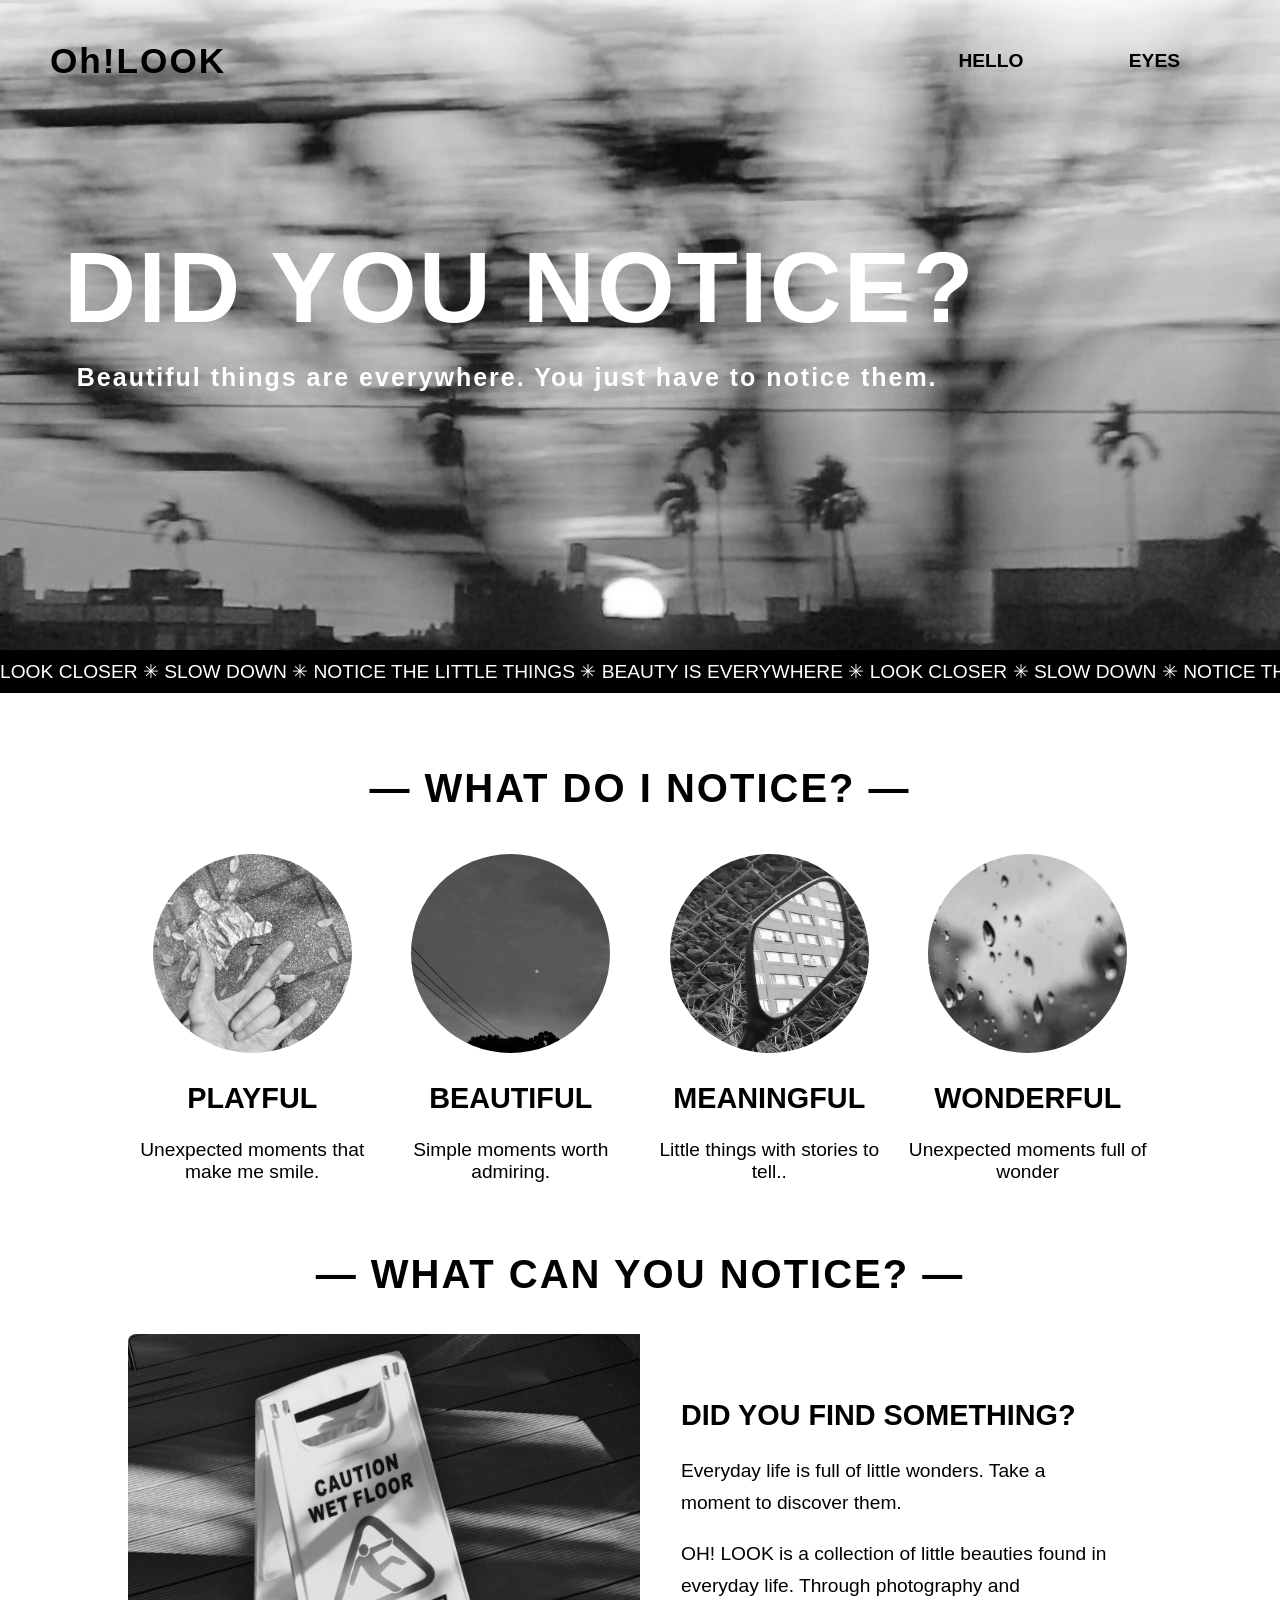
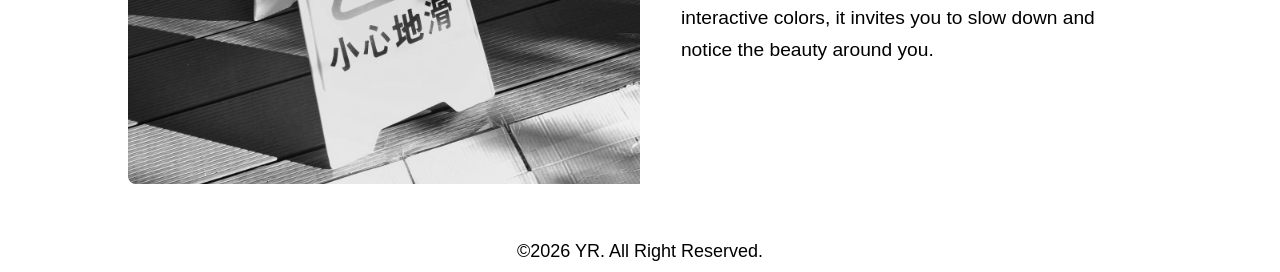
==== index.html @ 655f067d "uplode" ====
<!doctype html>
<html>

<head><!--設定頁面基本資訊+外部連結-->
<meta charset="utf-8">
<meta name="viewport" content="width=device-width, initial-scale=1.0">
<title>Oh!LOOK</title>
<link href="css/min1.css" rel="stylesheet" type="text/css">
</head>

<body><!--瀏覽器看得見的內容-->
<!--header-->
<header>
    <div class="menu">
        <!--logo-->
        <div class="logo">
            <a href="#top">Oh!LOOK</a>
        </div>
        <!--nav-->
        <nav>
            <a href="index.html">HELLO</a>
            <a href="inside.html">EYES</a>
        </nav>
    </div>
</header>

<!--hero-->
<div class="hero">
    <img src="images/60506.jpg" alt="hero">
    <h1>DID YOU NOTICE?</h1>
    <p>Beautiful things are everywhere. You just have to notice them.</p>
</div>

<!--marquee-->
<div class="marquee">
  <div class="marquee-track">
    <div class="marquee-content">
    LOOK CLOSER ✳ SLOW DOWN ✳ NOTICE THE LITTLE THINGS ✳ BEAUTY IS EVERYWHERE ✳
    LOOK CLOSER ✳ SLOW DOWN ✳ NOTICE THE LITTLE THINGS ✳ BEAUTY IS EVERYWHERE ✳
    LOOK CLOSER ✳ SLOW DOWN ✳ NOTICE THE LITTLE THINGS ✳ BEAUTY IS EVERYWHERE ✳
    </div>
    <div class="marquee-content" aria-hidden="true">
    LOOK CLOSER ✳ SLOW DOWN ✳ NOTICE THE LITTLE THINGS ✳ BEAUTY IS EVERYWHERE ✳
    LOOK CLOSER ✳ SLOW DOWN ✳ NOTICE THE LITTLE THINGS ✳ BEAUTY IS EVERYWHERE ✳
    LOOK CLOSER ✳ SLOW DOWN ✳ NOTICE THE LITTLE THINGS ✳ BEAUTY IS EVERYWHERE ✳
    </div>
  </div>
</div>

<!--card section-->
<section>
    <h1 id="step-section">— WHAT DO I NOTICE? —</h1>
        <!--card-->
        <div class="card">
            <img src="images/60574_0.jpg">
            <h2>PLAYFUL</h2>
            <p>Unexpected moments that make me smile.</p>
            </a>
        </div>

        <div class="card">
            <img src="images/60573_0.jpg">
            <h2>BEAUTIFUL</h2>
            <p>Simple moments worth admiring.</p>
            </a>
        </div> 

        <div class="card">
            <img src="images/60586_0.jpg">
            <h2>MEANINGFUL</h2>
            <p>Little things with stories to tell..</p>
            </a>
        </div>

        <div class="card">
            <img src="images/60551_0.jpg">
            <h2>WONDERFUL</h2>
            <p>Unexpected moments full of wonder</p>
            </a>
        </div>

</section>


<!--description section-->
<section>

    <section id="moments">
    <h1>— WHAT CAN YOU NOTICE? —</h1>
    </section>

    <article>
        
        <div class="a_left">
            <img src="images/60531_1.jpg" />
            <a href="inside.html" class="moreb">More</a>
        </div>

        <div class="a_right">
            <h2>DID YOU FIND SOMETHING?</h2>
            <p>Everyday life is full of little wonders. Take a moment to discover them.</p>
            <p>OH! LOOK is a collection of little beauties found in everyday life. Through photography and interactive colors, it invites you to slow down and notice the beauty around you.</p>
                
        </div>

    </article>
</section>

<!--footer-->
<footer>
  <a href="javascript:void(0);" onclick="window.scrollTo({top: 0, behavior: 'smooth'});">
    &copy;2026 YR. All Right Reserved.
  </a>
</footer>

</body>
</html>
---- css/min1.css ----
@import url('https://fonts.googleapis.com/css2?family=Cantata+One&family=Chango&family=DM+Serif+Display:ital@0;1&family=Noto+Sans+TC:wght@100..900&family=Roboto:ital,wght@0,100..900;1,100..900&family=Unna:ital,wght@0,400;0,700;1,400;1,700&display=swap');
html {
  scroll-behavior: smooth; /* 平滑滾動動效 */
}

/* 套用到整個頁面 */
body {
  padding: 0;
  margin: 0;
  min-height: 100vh; /* 確保全螢幕高度都能點擊生效 */
  font-size: 1.2rem;
  background: rgb(255, 255, 255);
  color: rgb(0, 0, 0);

  font-family: "Staatliches", sans-serif;
}

/* ===== 鼠標更換效果 ===== */
html, body, * {
  cursor: url('../images/eye-01.svg') 16 16, auto !important;
}

html:active, body:active, *:active {
  cursor: url('../images/eye-02.svg') 16 16, auto !important;
}
/* ============================== */

/* 平常狀態：只有圖片變黑白 */
img {
  filter: grayscale(100%);
  transition: filter 0.3s ease;
}

/* 滑鼠碰觸或點擊時：圖片恢復彩色 */
img:hover,
img:active {
  filter: grayscale(0%);
}

::selection{
    background: rgb(0, 0, 0);
    color: rgba(255, 255, 255, 1);
}

a{
    text-decoration: none;
    color: rgb(0, 0, 0);
    display: inline-block;
}



/*header*/
header{
    position: fixed;
    top: 0;
    width: 100%;
    height: auto;
    z-index: 200000;
    
    background: linear-gradient(
     to bottom,
     rgba(255, 255, 255, 0.845),
     rgba(255, 213, 0, 0)
    )
}

.menu {
  display: flex;
  align-items: center;
  justify-content: space-between;
  padding: 0 50px; /* 上下 0，左右各退開 50px */
  box-sizing: border-box; /* 確保 padding 不會把容器寬度撐爆 */
}

/*logo*/
.logo {
  display: flex;
  align-items: center;
}

.logo a {
  display: inline-block;
  text-decoration: none;
  cursor: pointer;

  /* 1. 字體放大 */
  font-size: 2.2rem;       /* 依視覺需求調整大小，如 2rem ~ 3rem */
  font-weight: 900;        /* 粗細程度 */

  /* 2. 單獨指定字形 */
  font-family: "Staatliches", sans-serif; /* 替換為你想單獨套用的字型名稱 */
  
  /* 3. 顏色與間距微調（配合你的導覽列風格） */
  color:  #000000;
  letter-spacing: 2px;     /* 字元間距，讓標題更有設計感 */
}

/*nav*/
nav{
    /*float: right;*/
    flex:1;
    text-align: right;
}

nav a{
    padding: 50px;
    font-weight: bold;

    /* ▼ 獨立設定 nav 文字顏色與樣式（不影響全域和其他連結） ▼ */
  color: #000000;             
  text-decoration: none;       /* 平常無底線 */
  display: inline-block;       /* 確保 padding 與排版穩定 */
}

nav a:hover{
text-decoration: none;       /* 移上去時不要出現底線 */
  color: #0000008f;
}

/*hero*/
.hero{
    position: relative;   
    width: 100%;
    height: 650px;
    overflow: hidden;
}

.hero img{
    width: 100%;
    height: 100%;
    object-fit:cover;
}

.hero h1{
    position: absolute;
    top: 25%;
    left: 5%;
    font-size: 100px;
    font-weight: 900;
    letter-spacing: 2px;
    color: rgb(255, 255, 255);
}

.hero p{
    position: absolute;
    top: 52%;
    left: 6%;
    font-size: 25px;
    font-weight: 700;
    letter-spacing: 2px;
    color: rgb(255, 255, 255);
}

.inside-hero {
  position: relative;      /* 必須加上這行，絕對定位才不會飄去網頁頂部！ */
  height: 250px;           /* 高度要給足夠容納兩行字 */
}

.inside-hero h1 {
  position: absolute;
  top: 80px;               /* 改用像素向下移，離開導覽列 */
  left: 5%;
    font-size: 60px;
    font-weight: 900;
    letter-spacing: 2px;
    color: rgb(0, 0, 0);
}

.inside-hero p {
  position: absolute;
  top: 190px;              /* 要比 h1 的頂部多出至少 70~90px，才不會跟標題相撞重疊 */
  left: 6%;
    font-size: 20px;
    font-weight: 700;
    letter-spacing: 2px;
    color: rgb(0, 0, 0);
}

/* EYE PAGE - 瀑布流畫廊 (GALLERY) */

/* 1. 外層容器設定多欄 (電腦版 3 欄或 4 欄更像 Pinterest 瀑布流) */
.gallery {
  display: block !important;          /* 覆蓋掉全域 section 的 flex，瀑布流必備 */
  columns: 3;                         /* 欄數：可設為 3 或 4 */
  column-gap: 20px;                   /* 左右各欄間距 */
  width: 85%;
  margin: 40px auto;
  padding: 0;
  box-sizing: border-box;
}

/* 2. 單個項目：防止被欄位切斷 */
.gallery-item {
  display: inline-block;              /* 確保容器穩定折行 */
  width: 100%;                        /* 填滿單欄寬度 */
  margin-bottom: 20px;                /* 上下圖片之間的間距 */
  break-inside: avoid;                /* 關鍵：避免圖片跨欄被截斷 */
  overflow: hidden;
  border-radius: 8px;                 /* 圓角弧度 */
  background: #ffffff;                /* 圖片載入前的底色 */
}

/* 3. 圖片本身自適應原圖高寬比 */
.gallery-item img {
  width: 100%;
  height: auto;                       /* 依原圖高度自然伸縮，形成高低錯落的瀑布流 */
  display: block;
  filter: grayscale(100%);
  transition: filter 0.5s ease, transform 0.5s ease;
}

/* 4. 滑鼠懸停效果 */
.gallery-item:hover img {
  filter: grayscale(0%);
  transform: scale(1.04);
}


/*marquee*/
.marquee{
    width: 100%;
    overflow: hidden;
    background: rgb(0, 0, 0);
    color: rgba(255, 255, 255, 1);
    padding: 10px 0;
}

.marquee-track{
    display: flex;
    width: max-content;
    animation: marquee 50s linear infinite;
}

@keyframes marquee{
    from {
        transform: translateX(0);
    }
    to {
        transform: translateX(-50%);
    }
}

/*section*/
section{
    display:flex;
    flex-wrap: wrap;
    gap:10px;

    width: 80%;
    margin: auto;
    margin-top: 40px;
    margin-bottom: 7px;
}

section h1{
    font-size: 40px;
    font-weight: 800;
    flex:0 0 100%;
    color:rgb(0, 0, 0);
    text-align: center;
    letter-spacing: 2px;
    
}

/*card*/
.card{
	flex: 0 0 calc((100% - 10px *3)/4);
	text-align:center;
	cursor:pointer;
}

.card img{
	width:80%;
	border-radius:50%;
	border:solid 0px rgb(0, 0, 0);
    
	-ms-transform: rotate(0deg); /* IE 9 */
    -webkit-transform: rotate(0deg); /* Safari */
    transform: rotate(0deg); /* Standard syntax */
	
	transition: transform 1.5s;
	-webkit-transition: transform 1.5s;
}

.card:hover img{
	-ms-transform: rotate(-20deg); /* IE 9 */
    -webkit-transform: rotate(-20deg); /* Safari */
    transform: rotate(-20deg); /* Standard syntax */
}

#moments h1 {
  font-size: 40px;
  font-weight: 800;
  color: #000000;
  text-align: center;
  letter-spacing: 2px;
  margin-top: -30px;
  margin-bottom: 20px;
}

/*article*/
article{
	width:100%;
    height: 500px;
	margin:auto;
    margin-bottom: 10px;
    overflow: hidden;
}

article:hover{
	cursor:pointer;	
}



.a_left{
    position: relative;
	float:left;
	width:50%;
    height:90%;
}

.a_left img{
	float:left;
	width:100%;
    height:100%;
	object-fit:cover;
    border-radius: 8px 0px 0px 8px;
}

.a_right{
	float:left;
	width:50%;
    height:90%;
	padding: 4%;
	box-sizing:border-box;
	background:rgba(255, 255, 255, 1);
	color:rgb(0, 0, 0);
	text-align:left;
    line-height: 2rem;
    transition: color 0.5s, background 0.5s;
	-webkit-transition: color 0.5s, background 0.5s; /*前綴詞*/
    border-radius: 0 8px 8px 0;
	
	transition-timing-function:linear;
	-webkit-transition-timing-function: linear;/* Safari */

}


.moreb{
  
	position:absolute;
	top:50%;
	left:50%;
	transform: translate(-50%, -50%);
	
	background:rgba(255, 213, 0, 1);
	padding:30px;
	color: rgba(255, 255, 255, 1);
    opacity:0;
	transition: opacity 0.7s;
	-webkit-transition: opacity 0.7s;/*前綴詞*/
    border-radius: 7px;
	
	transition-timing-function: ease-in-out;
	-webkit-transition-timing-function: ease-in-out;/* Safari */

}

article:hover .moreb{
	opacity:1;
}


article:hover .a_right{
	background:rgb(255, 246, 231);
    color:rgba(255, 213, 0, 1);
}

/* 將 closing 區塊改為直向排列並完全水平置中 */
.closing {
  display: flex !important;
  flex-direction: column !important; /* 強制由上到下垂直排列 */
  align-items: center !important;    /* 所有內容水平置中 */
  text-align: center !important;     /* 文字本體水平置中 */
  width: 100% !important;
  margin: 60px auto 40px auto !important; /* 上下留白，依視覺微調 */
}

/* 標題樣式與間距 */
.closing h2 {
  font-size: 30px;
  font-weight: 600;
  margin: 0 0 12px 0 !important;
}


/*footer*/
footer{
    clear: both;
    width: 100%;
    padding: 10px 0px;
    text-align: center;

    font-size: 18px;

    color:rgb(0, 0, 0);
    margin-top: -20px;
}

footer a {
    color: rgb(0, 0, 0);
    text-decoration: none;
    transition: opacity 0.3s;
}

footer a:hover {
    color: rgba(255, 213, 0, 1);
    opacity: 0.7; /* 碰過去稍微半透明，維持黃色 */
}



/*for tablets*/
@media only screen and (max-width: 1200px) {
}


/*for mobile*/
@media only screen and (max-width: 768px) {

  body{
    font-size: 1.3rem;
}

/*menu*/
.menu{
    margin:20px auto;
    flex-direction: column;
}

/*logo*/
.logo {
  text-align: center;
  margin-top: 30px;       /* ▼ 加上這行：數值越大，logo 就會越往下移 ▼ */
}

.logo img {
  width: 30%;
  margin: auto;
  display: block;         /* 確保 margin: auto 置中能完全生效 */
}

nav {
    width: 100% !important;
    text-align: center !important;  /* 消除電腦版的 text-align: right */
    display: flex !important;
    justify-content: center !important; /* 使用 flex 水平完全居中 */
    align-items: center;
    gap: 16px;                          /* 用 gap 控制三個選項之間的距離，最均勻 */
    padding: 0px 0;
    margin: 0 auto;
    float: none !important;
  }

  /* 3. 重設 nav 裡面的 a 標籤 */
  nav a {
    display: inline-block;
    padding: 6px 40px !important;       /* 縮小手機版 padding，避免把選項擠出螢幕 */
    font-size: 15px;
    color: #000000;
    text-decoration: none;
  
  }

  nav a:hover{
  text-decoration: none;       /* 移上去時不要出現底線 */
  color: #0000008f;
}

  /* 調整 Hero 容器高度 */
  .hero {
    height: 70vh;             /* 適當拉高，留出足夠垂直空間放文字 */
    position: relative;
  }

  /* 將 h1 往下拉到 nav 下方（避開頂部的 About/Product/Contact） */
  .hero h1 {
    position: absolute;
    top: 45%;                 /* 往下推，原本是 30%~40%，改成 60% 就能避開 nav */
    left: 50%;
    transform: translate(-50%, -50%);
    width: 90%;
    text-align: center;

    font-size: 38px;          /* 適合手機閱讀的大小 */
    line-height: 1.35;        /* 換行後的行距，避免兩行字撞在一起 */
    color: #ffffff;

    white-space: normal;      /* 允許 HTML 的 <br> 正常換行 */
    margin: 0;
  }

  /* 英文副標題跟隨在中文下方 */
  .hero p {
    position: absolute;
    top: 90%;                 /* 排在 h1 換行後的正下方 */
    left: 50%;
    transform: translate(-50%, -50%);
    width: 80%;
    text-align: center;

    font-size: 15px;
    font-weight: 700;
    line-height: 1.4;
    letter-spacing: 1.5px;
    color: #FFFFFF;
   
    margin: 0;
  }

.inside-hero {
    height: auto !important;          /* 解除寫死高度，避免大片空白 */
    padding-top: 160px !important;     /* 閃過頂部固定導覽列 */
    padding-bottom: 10px !important;  /* 關鍵：大幅縮減底部距離 */
    margin-bottom: 0 !important;
  }

.inside-hero h1 {
  position: static;            /* 取消絕對定位，避免高度被撐大空出大截留白 */
  transform: none;             /* 取消 translate */
  width: 90%;
  margin: 0 auto 8px auto;     /* 水平置中，底部只留 8px 給 p */
  text-align: center;
  font-size: 26px;             /* 手機版建議 24px ~ 28px，避免過大換行破碎 */
  line-height: 1.25;
  color: #000000;
  white-space: normal;
}

.inside-hero p {
  position: static;            /* 取消絕對定位 */
  transform: none;             /* 取消 translate */
  width: 85%;
  margin: 0 auto 0 auto;       /* 水平置中，底部間距歸零緊貼下方 */
  text-align: center;
  font-size: 13px;             /* 適合手機閱讀的大小 */
  font-weight: 500;
  line-height: 1.4;
  letter-spacing: 0.5px;
  color: #000000;
}

/* 1. 確保卡片的父層容器允許換行，並設定間距 */
section {
  display: flex !important;
  flex-wrap: wrap !important;     /* 關鍵：必須允許折行，兩個卡片才能並排 */
  justify-content: space-between; /* 左右兩側對齊 */
  gap: 15px;                      /* 兩張卡片之間的間隙 */
  box-sizing: border-box;
}

/* 1. 上面的「— WHAT DO I NOTICE? —」 */
  section h1 {
    font-size: 20px !important;  
    letter-spacing: 1px;
    margin-top: 10px;
    margin-bottom: 10px;
    white-space: nowrap;       
  }


/* 2. 將每張卡片寬度設為接近 50%（扣除間隙） */
.card {
  /* 一行排 2 個：用 calc 扣掉間隙後除以 2，或直接用 47%~48% */
  flex: 0 0 calc((100% - 15px) / 2) !important;
  max-width: calc((100% - 15px) / 2);
  box-sizing: border-box;
  text-align: center;
}

/* 3. 確保裡面的圖片與文字不會撐爆卡片寬度 */
.card img {
  width: 90%;                    /* 圖片維持適當大小 */
  height: auto;
  aspect-ratio: 1 / 1;           /* 保持正圓形比例 */
  object-fit: cover;
  margin: 0 auto;
}

.card h2 {
  font-size: 18px;               /* 手機版一行兩個時，適度微調字體避免折行過於凌亂 */
}

.card p {
  font-size: 13px;
  line-height: 1.25;
}

 /* 1. 確保外層 section 寬度撐滿並居中 */
#moments {
  width: 100% !important;
  text-align: center !important;
  display: block !important;     /* 避免被 section 的 flex 影響對齊 */
  margin: 0 auto;
}

/* 2. 標題加上 text-align: center 與 width: 100% */
#moments h1 {
  width: 100% !important;        /* 關鍵：撐滿整行寬度 */
  text-align: center !important;  /* 關鍵：文字水平置中（原本漏掉了這行） */
  font-size: 20px !important;
  letter-spacing: 1px;
  margin-top: 10px;
  margin-bottom: 10px;
  white-space: nowrap;
}

/* 1. 外層卡片：高度完全隨內容自適應 */
article {
  display: flex !important;
  flex-direction: column !important;
  height: auto !important;          /* 隨內容高度貼合，絕不留多餘空白 */
  min-height: 0 !important;
  border-radius: 24px;
  overflow: hidden;
  background-color: #F5EADB;        /* 底色直接給卡片本身，避免斷層 */
}

/* 2. 上方圖片區：完整顯示照片比例，不裁切 */
.a_left {
  width: 100% !important;
  height: auto !important;          /* 解除固定高度 */
}

.a_left img {
  width: 100% !important;
  height: auto !important;          /* 讓圖片照原圖比例完整展開，不裁頭裁尾 */
  object-fit: contain !important;   /* 完整呈現 */
  display: block;                   /* 消除圖片下方微小空隙 */
  border-radius: 24px 24px 0 0 !important; /* 順序：左上 24px、右上 24px、右下 0、左下 0 */
}

/* 3. 下方文字區：收緊底部 padding，消除下方多餘縫隙 */
.a_right {
  width: 100% !important;
  box-sizing: border-box;
  padding: 22px 22px 20px 22px !important; /* 關鍵：底部只留 16px~18px 舒適邊界 */
}

.a_right h2 {
  font-size: 1.35rem;
  margin-top: 0;
  margin-bottom: 10px;
  line-height: 1.2;
}

.a_right p {
  font-size: 0.95rem;
  line-height: 1.45;
  margin-bottom: 0 !important;      /* 關鍵：清除最後一行文字自帶的底部外距 */
}

/* 1. 消除上方畫廊底部的 padding 與 margin */
  .gallery {
    margin-bottom: 0 !important;      /* 清除瀑布流區塊下方的外邊距 */
    padding-bottom: 0 !important;     /* 清除瀑布流區塊下方的內邊距 */
  }

  /* 2. 消除照片項目自帶的下邊距 */
  .gallery-item {
    margin-bottom: 10px !important;   /* 若原本是 24px，收緊為 10px */
  }

/* 1. 縮短與上方照片、下方版權文字的距離 */
  .closing {
    margin: 20px auto 10px auto !important; /* 頂部距離從 60px 縮小到 20px */
    padding: 0 10px !important;
  }

  /* 2. 縮小 h2 字體大小並強制單行置中 */
  .closing h2 {
    font-size: 16px !important;             /* 從 30px 縮小至 16px，剛好適配手機寬度 */
    font-weight: 800 !important;
    white-space: nowrap !important;         /* 關鍵：強制不折行，排成漂亮的一整行 */
    letter-spacing: 0.5px !important;
    color: #000000 !important;
    text-align: center !important;
    margin: 0 !important;                  /* 清除多餘的外距 */
  }

/*footer*/
footer{
    clear: both;
    width: 100%;
    padding: 10px 0px;
    text-align: center;

    font-size: 12px;

    color:rgba(255, 213, 0, 1);
    margin-top: 8px;
}

}
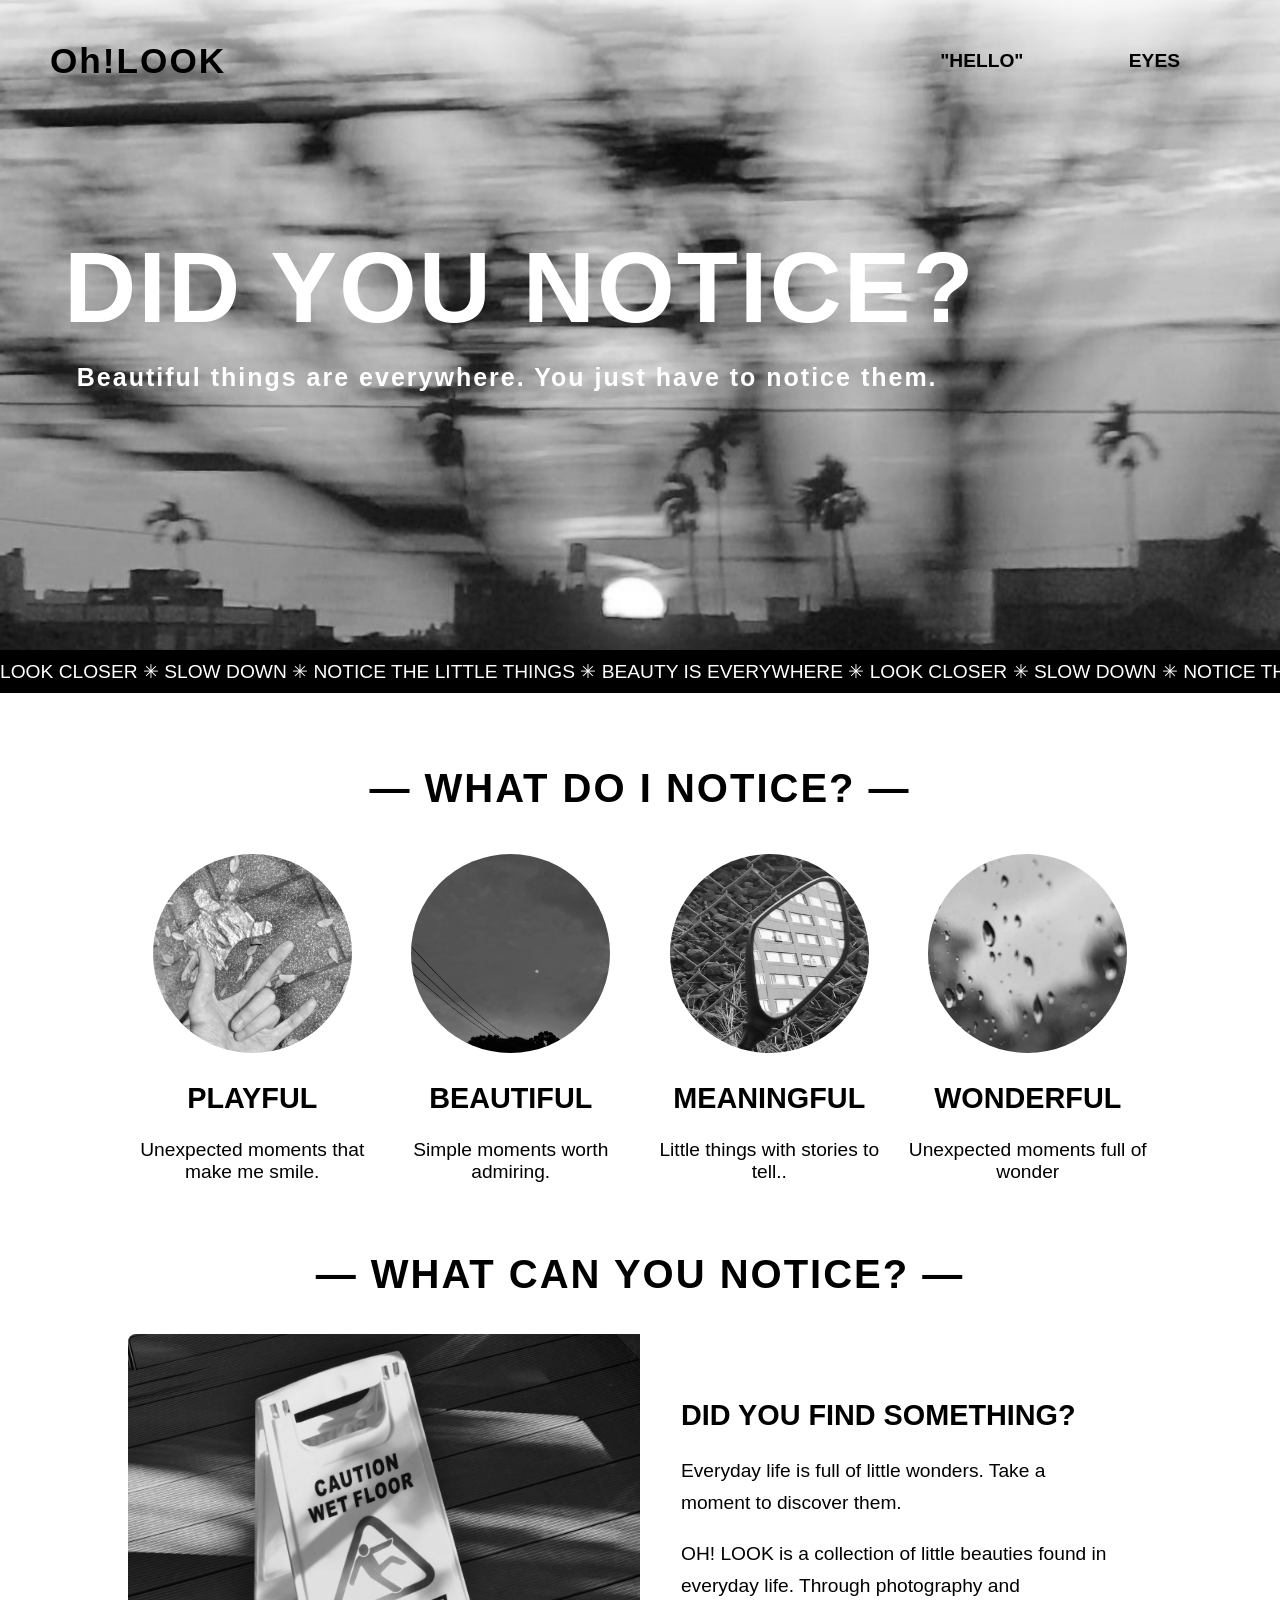
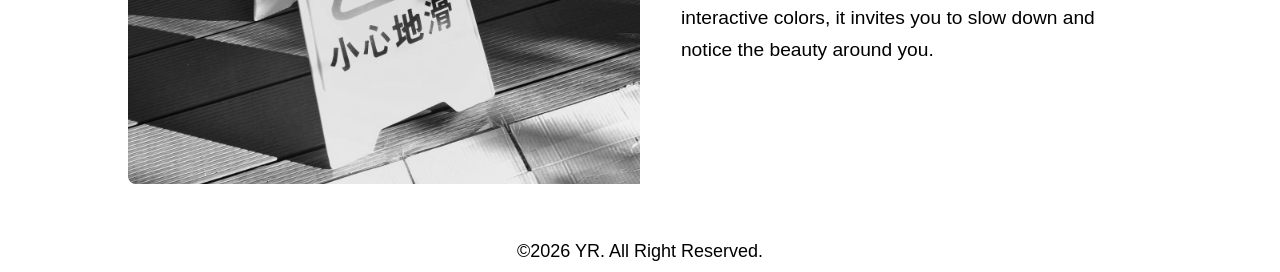
==== commit 37e2f052: "upadt" ====
--- a/index.html
+++ b/index.html
@@ -18,7 +18,7 @@
         </div>
         <!--nav-->
         <nav>
-            <a href="index.html">HELLO</a>
+            <a href="index.html">"HELLO"</a>
             <a href="inside.html">EYES</a>
         </nav>
     </div>
